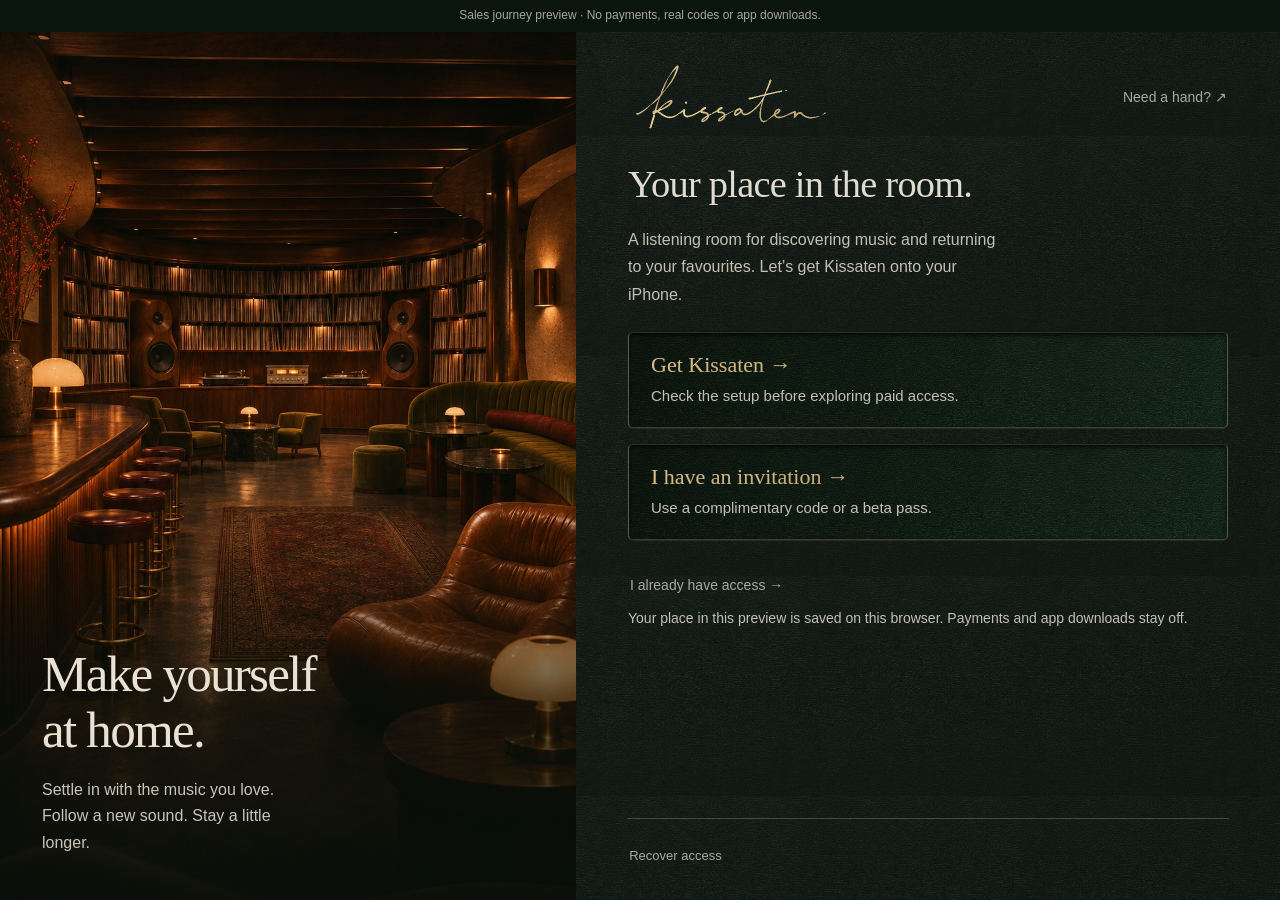
==== access-preview.html @ dac9edc8 "Publish access recovery and phone handoff preview" ====
<!doctype html>
<html lang="en">
<head>
  <meta charset="utf-8">
  <meta name="viewport" content="width=device-width, initial-scale=1">
  <meta name="color-scheme" content="dark"><meta name="referrer" content="no-referrer"><meta http-equiv="Content-Security-Policy" content="default-src 'self'; connect-src 'none'; img-src 'self' data:; script-src 'self'; style-src 'self'; base-uri 'none'; form-action 'none'; object-src 'none'">
  <title>Kissaten — Make yourself at home</title>
  <link rel="stylesheet" href="assets/hardware.css">
  <link rel="stylesheet" href="install.css?v=20261103-beginner">
  <link rel="stylesheet" href="access-preview.css">
</head>
<body class="access-preview">
  <div class="preview" id="availability" role="status">Sales journey preview · No payments, real codes or app downloads.</div>
  <main class="installation">
    <aside class="room" aria-label="Kissaten listening room">
      <img class="room-photo" src="assets/listening-room.jpg" alt="Kissaten’s warmly lit listening room after dark, with curved record shelves, walnut speakers, a bar and an empty leather chair." width="941" height="1672" fetchpriority="high">
      <div class="room-copy"><h2>Make yourself<br>at home.</h2><p>Settle in with the music you love. Follow a new sound. Stay a little longer.</p></div>
    </aside>
    <section class="guide" id="guide">
      <header class="guide-header">
        <a class="signature" href="#welcome" aria-label="Kissaten — return to the beginning"><img src="assets/signature-mask.png" alt="Kissaten"></a>
        <button class="quiet" data-screen="help">Need a hand? ↗</button>
      </header>
      <div class="content" id="access-content"></div>
      <footer class="guide-footer"><button class="quiet" id="access-back" hidden>← Back</button><button class="quiet" data-screen="recovery">Recover access</button></footer>
    </section>
  </main>
  <noscript>This preview needs JavaScript. <a href="index.html">Open the installation guide</a>.</noscript>
  <script src="assets/hardware.js"></script>
  <script src="access-preview.js"></script>
</body>
</html>
---- assets/hardware.css ----
/* Kissaten hardware v1 — approved 29 October 2026. Material authority stays in
   brass-hardware.css / approved-materials.css; never animate the fixed furniture. */
:root,:host{--hardware-travel:1px;--hardware-press:75ms;--hardware-release:150ms;--hardware-focus:#f1d59b}
.hardware-control{transition:box-shadow var(--hardware-release) ease-out,background-color var(--hardware-release) ease-out;-webkit-tap-highlight-color:transparent}
.hardware-control:focus-visible{outline:2px solid var(--hardware-focus);outline-offset:3px}
.hardware-control.hardware-brass{isolation:isolate}
.hardware-control.hardware-brass.hardware-down:active{transform:none!important;filter:none}
.hardware-control>.hardware-surface{position:absolute!important;inset:0;z-index:-1;pointer-events:none;border:inherit;border-radius:inherit;background:inherit;box-shadow:inset 0 1px 1px #ffe2a142,inset 0 -1px 2px #46270d66;transition:transform var(--hardware-release) ease-out,box-shadow var(--hardware-release) ease-out,filter var(--hardware-release) ease-out}
.hardware-control.hardware-brass:before,.hardware-control.hardware-brass:after{z-index:2}
.hardware-control>.hardware-surface{background-blend-mode:inherit}
.hardware-control.hardware-brass.hardware-down{transform:none;box-shadow:0 1px 2px #0009,inset 0 2px 3px #271909a8}
.hardware-control.hardware-brass.hardware-down>.hardware-surface{transform:translateY(var(--hardware-travel));filter:brightness(.88);box-shadow:inset 0 2px 3px #35210dbb,inset 0 -1px #e6c78c44;transition-duration:var(--hardware-press)}
.hardware-control.hardware-down:not(.hardware-brass):not(.record):not(.sleeve):not(.room-choice):not(.listening-shade){box-shadow:inset 0 2px 4px #0009,inset 0 -1px #c5a36b26;background-color:#02080524;transition-duration:var(--hardware-press)}
.hardware-control.hardware-down:is(.record,.sleeve){filter:brightness(.91)}
.hardware-control.hardware-down.room-choice>.brass-plate{box-shadow:inset 0 2px 3px #35210dbb,inset 0 -1px #e6c78c44;filter:brightness(.88)}
.hardware-control:is(:disabled,[aria-disabled="true"]){opacity:1!important;cursor:default;filter:saturate(.72) brightness(.78);text-shadow:0 -1px .5px #0007,0 1px #e9cd9230}
.hardware-control.hardware-brass:is(:disabled,[aria-disabled="true"]){color:#281e10;-webkit-text-fill-color:#281e10;text-shadow:0 -.4px .3px #3d230b8c,0 .7px .3px #ffe0a58c;box-shadow:inset 0 1px 2px #24180a9c,inset 0 -1px #e6c78c38}
.hardware-control.hardware-brass:is(:disabled,[aria-disabled="true"]):active{transform:none!important;box-shadow:inset 0 1px 2px #24180a9c,inset 0 -1px #e6c78c38}
.hardware-control[aria-busy="true"]{cursor:progress}
.hardware-control.hardware-brass[aria-busy="true"]{filter:brightness(.92)}
.hardware-close.hardware-control{display:inline-grid;place-items:center;flex-shrink:0;width:44px;min-width:44px;height:44px;min-height:44px;padding:11px;border:0;background:transparent;color:#d6bb85;text-shadow:none;line-height:1;margin-right:0}
.hardware-close-mark{display:block;width:22px;height:22px;fill:none;stroke:currentColor;stroke-width:1.65;stroke-linecap:round;pointer-events:none;filter:drop-shadow(0 -1px .5px #000) drop-shadow(0 1px .4px #ffe0a82b)}
:is(.listening-sheet,.playlist-picker,.sound-drawer,.account-entry) :is(header,.picker-head)>.hardware-close{margin-left:auto;margin-right:0}
.options-heading>.hardware-close,.drawer-head>.hardware-close{margin-left:auto}
@media(prefers-reduced-motion:reduce){.hardware-control,.hardware-control>.hardware-surface{transition:none!important}.hardware-control.hardware-down>.hardware-surface{transform:none!important}}
@media(prefers-contrast:more){.hardware-control:is(:disabled,[aria-disabled="true"]){filter:saturate(.7) brightness(.9)}.hardware-close{color:#f2d79e}}
@media(forced-colors:active){.hardware-control,.hardware-control>.hardware-surface{background:ButtonFace!important;color:ButtonText!important;-webkit-text-fill-color:ButtonText!important;border-color:ButtonText!important;filter:none!important;text-shadow:none!important;box-shadow:none!important}.hardware-control:is(:disabled,[aria-disabled="true"]){color:GrayText!important;-webkit-text-fill-color:GrayText!important;border-style:dashed}.hardware-control:focus-visible{outline-color:Highlight}.hardware-close-mark{stroke:ButtonText;filter:none}}

/* Header-owned dismissals use the same trailing alignment in every room. */
.dialog-heading>.hardware-close{margin-left:auto}
.account-sheet>.account-dismiss.hardware-close{position:absolute;top:10px;right:10px;margin:0}
.record-options>.options-heading{display:flex;align-items:center;justify-content:space-between;min-height:44px}
---- install.css ----
:root{--field:#0b150f;--green:#10251b;--ink:#d6bc88;--muted:#c4b79e;--brass:#a58c60;--brass-ink:#281e10;--line:#59604c;--paper:#e9e0cd;--paper-ink:#282a22;--focus:#f1d59b;--utility:-apple-system,BlinkMacSystemFont,'Helvetica Neue',sans-serif;--room:Georgia,'Times New Roman',serif;--gap:24px}
*{box-sizing:border-box}body{margin:0;background:var(--field);color:var(--ink);font:16px/1.55 var(--utility)}button,a{-webkit-tap-highlight-color:transparent}button{font:inherit;cursor:pointer}button,a,input{touch-action:manipulation}button:focus-visible,a:focus-visible,input:focus-visible{outline:2px solid var(--focus);outline-offset:5px}a{color:inherit;text-underline-offset:5px}button:disabled{cursor:default}button[hidden],[hidden]{display:none!important}.preview{min-height:32px;padding:6px 28px;display:flex;gap:16px;justify-content:center;font-size:12px;background:var(--field);color:var(--muted)}.installation{display:grid;grid-template-columns:minmax(320px,38%) minmax(0,1fr);min-height:calc(100svh - 32px)}.room{position:relative;overflow:hidden;min-height:760px;background:var(--field)}.room-photo{position:absolute;width:100%;height:100%;object-fit:cover;object-position:center 32%}.room-copy{position:absolute;inset:auto 0 0;padding:100px 48px 45px;background:linear-gradient(transparent,var(--field) 48%)}.room-copy h2{font:400 clamp(36px,4vw,62px)/1.08 var(--room);margin:20px 0;color:var(--paper);letter-spacing:-.025em}.room-copy p:last-child{color:var(--muted);margin-bottom:0}.eyebrow{font-size:12px;letter-spacing:.13em;text-transform:uppercase}.guide{padding:38px clamp(28px,5vw,88px) 20px;background-color:var(--green);background-image:linear-gradient(#10251be8,#10251be8),url('assets/upholstery.webp');background-size:auto,300px;display:flex;flex-direction:column;position:relative;min-width:0}.guide-header{display:flex;justify-content:space-between;gap:24px;align-items:center;min-height:64px}.signature{display:block;position:relative;overflow:hidden;width:180px;height:65px;background:var(--paper);flex:none;box-shadow:0 2px 5px #0005}.signature img{position:absolute;max-width:none;width:326px;left:-1px;top:-34px}.quiet{padding:8px 2px;min-height:44px;border:0;color:var(--ink);background:transparent;font-size:14px}.quiet:hover{text-decoration:underline;text-underline-offset:5px}.quiet span{padding-left:8px}.journey{margin:42px 0 0}.journey ol{margin:0;padding:0;list-style:none;display:grid;grid-template-columns:repeat(4,1fr);gap:10px}.journey li{color:var(--muted);font-size:12px;padding-top:11px;border-top:2px solid var(--line)}.journey li[aria-current="step"]{border-color:var(--ink);color:var(--ink)}.journey li.done{border-color:var(--brass)}.journey li span{display:inline-block;margin-right:7px;font-variant-numeric:tabular-nums}.content{width:100%;max-width:600px;margin:36px auto 38px;flex:1;outline:none}.step-context{display:flex;align-items:center;gap:9px;font-size:13px;color:var(--muted);margin:0 0 16px}.step-context:before{content:'';width:6px;height:6px;border-radius:50%;background:var(--ink)}h1{font:400 clamp(30px,3vw,42px)/1.15 var(--room);letter-spacing:-.02em;margin:0 0 20px;text-wrap:balance;text-shadow:0 -1px .5px #000,0 1px .5px #ead6ae25}p{margin:0 0 20px}.intro{max-width:43ch;color:var(--muted);font-size:16px;line-height:1.7}.actions{margin-top:28px;display:flex;align-items:center;flex-wrap:wrap;gap:12px 24px}.brass{position:relative;border:1px solid #705a35;border-top-color:#d0b379;border-bottom-color:#594326;border-radius:5px;min-height:52px;padding:13px 28px;background-color:var(--brass);background-image:linear-gradient(112deg,#20180e20,#d6bd8538 38%,#20180e22);background-size:auto;color:var(--brass-ink);font:500 16px/1.4 var(--room);text-shadow:0 -.4px .3px #3d230b80,0 .7px .3px #ffe0a580;box-shadow:0 3px 5px #0006,inset 0 1px #e6d09c66}.brass:hover{filter:brightness(1.07)}.brass:active{transform:translateY(1px)}.brass b{font-weight:400;margin-left:24px}.secondary{background:transparent;border:0;min-height:48px;color:var(--ink);padding:10px 0;font-size:14px;text-align:left;text-decoration:underline;text-underline-offset:5px}.small{font-size:13px;color:var(--muted)}.welcome-note{margin-top:32px;padding:0 0 0 16px;border-left:1px solid var(--brass);max-width:43ch;color:var(--muted);font-size:14px}.choices{display:grid;grid-template-columns:1fr 1fr;gap:14px;margin-top:30px}.choice{min-height:96px;text-align:left;border:1px solid var(--line);background:var(--field);color:var(--ink);padding:18px 20px;border-radius:5px}.choice[aria-pressed="true"]{border:2px solid var(--ink);padding:17px 19px}.choice strong{display:block;font:400 22px var(--room);margin-bottom:6px}.choice small{font-size:13px;color:var(--muted)}.choice[aria-pressed="true"] strong:after{content:' ✓';font:16px var(--utility)}.illustration{margin:25px 0 20px;background-color:var(--paper);background-image:none;background-size:1920px 819px;background-position:0 0;padding:24px;border-radius:3px;color:var(--paper-ink);display:grid;grid-template-columns:64px 1fr;gap:20px;align-items:center;min-height:144px;box-shadow:0 2px 3px #0004}.illustration svg{width:60px;height:60px;fill:none;stroke:currentColor;stroke-width:1.5;stroke-linecap:round;stroke-linejoin:round}.illustration p{font:400 21px/1.35 var(--room);margin:0 0 5px}.illustration small{display:block;font:13px/1.6 var(--utility);color:#565647}.instructions{padding:0;margin:24px 0;list-style:none;display:grid;gap:14px}.instructions li{display:grid;grid-template-columns:25px 1fr;align-items:start;color:var(--muted);font-size:15px}.instructions li span{font:italic 20px var(--room);color:var(--ink)}.instructions strong{color:var(--ink);font-weight:500}.external{display:inline-flex;align-items:center;gap:12px;min-height:44px;font-size:14px}.confirmation{font-size:13px;color:var(--muted);margin-top:14px;max-width:48ch}.guide-footer{display:flex;justify-content:space-between;gap:16px;align-items:center;border-top:1px solid var(--line);padding-top:14px;min-height:62px;font-size:12px;color:var(--muted)}.guide-footer .quiet{font-size:13px}.help-panel{background:var(--field);padding:24px;max-width:600px;margin:0 auto 24px;width:100%;border:1px solid var(--line);border-radius:5px}.help-heading{display:flex;justify-content:space-between;align-items:center;gap:15px;margin-bottom:12px}.help-heading h2{font:400 24px var(--room);margin:0}.help-panel p{font-size:14px;color:var(--muted)}.help-panel a{font-size:14px}.help-panel .small{margin:20px 0 0}.review-note{margin-top:24px;font-size:13px;color:var(--muted)}.screen-reader{position:absolute;width:1px;height:1px;clip-path:inset(50%);overflow:hidden}noscript{padding:30px}.complete-mark{font:48px var(--room);margin-bottom:18px;color:var(--ink)}
@media(min-width:1600px){.installation{max-width:1600px;margin:auto}.room{min-height:900px}}
@media(max-width:900px){.installation{grid-template-columns:30% 70%}.guide{padding:28px 28px 16px}.room-copy{padding:70px 24px 36px}.room-copy h2{font-size:36px}.room-copy p{font-size:14px}.guide-header{gap:12px}.signature{width:150px;height:55px}.signature img{width:274px;top:-28px}.journey{margin-top:30px}.journey li span{display:block}.content{margin-top:30px}.illustration{padding:20px;gap:12px;grid-template-columns:52px 1fr}.illustration svg{width:48px;height:48px}}
@media(max-width:600px){.preview{padding:7px 16px;justify-content:space-between;gap:10px;font-size:11px}.preview span{max-width:220px;text-align:right}.installation{display:flex;flex-direction:column;min-height:calc(100svh - 45px)}.room{display:none}.guide{flex:1;min-height:calc(100svh - 45px);padding:22px 24px 14px}.guide-header{min-height:55px}.guide-header>.quiet{font-size:13px}.journey{margin-top:28px}.journey ol{gap:8px}.journey li{font-size:11px}.journey li span{display:none}.content{margin-top:32px;margin-bottom:32px;max-width:460px}.step-context{font-size:12px;margin-bottom:14px}h1{font-size:34px}.intro{font-size:16px}.actions{gap:8px 20px;margin-top:24px}.brass{width:100%;min-height:54px}.actions .secondary{margin:auto}.choices{gap:12px;margin-top:24px}.choice{padding:16px;min-height:90px}.choice[aria-pressed="true"]{padding:15px}.choice strong{font-size:21px}.illustration{margin-top:22px;min-height:130px}.illustration p{font-size:20px}.welcome-note{margin-top:24px}.guide-footer{padding-top:10px}.help-panel{padding:20px}.guide-footer #position{font-size:11px}}
@media(prefers-reduced-motion:reduce){*{scroll-behavior:auto!important;transition:none!important;animation:none!important}.brass:active{transform:none}}
@media(forced-colors:active){.guide,.illustration,.help-panel,.choice,.brass{background:Canvas;color:CanvasText;border:1px solid CanvasText}.journey li{border-color:CanvasText}button,a{forced-color-adjust:auto}}
/* The paper instruction is also the download target: one labelled destination. */
.download-panel{display:block;text-decoration:none;margin:26px 0 24px;color:var(--paper-ink);background:var(--paper);border-radius:3px;overflow:hidden}
.download-panel .illustration{margin:0;box-shadow:none;border-radius:0;min-height:134px}
.download-label{display:flex;justify-content:space-between;padding:14px 24px;background:#d9ccb1;font-size:15px;font-weight:500}
.download-panel:hover .download-label{background:#e4d7bc}
.download-panel:active{transform:translateY(1px)}
.content h1{max-width:20ch}
.illustration small{font-size:14px;line-height:1.65}
.confirmation,.small,.review-note{font-size:14px;line-height:1.65}
.instructions{gap:18px}
.choice{transition:background-color .15s ease,border-color .15s ease}
.choice:hover{background:#1d3426;border-color:var(--ink)}
@media(min-width:901px){.room{position:sticky;top:0;height:100svh;min-height:680px}.guide{padding-top:30px}.journey{margin-top:30px}.content{margin-top:34px}}
@media(max-width:600px){.download-label{padding:14px 20px}.content h1{font-size:32px}.illustration{grid-template-columns:40px 1fr}.illustration svg{width:38px;height:48px}.illustration small{font-size:14px}.choice small{font-size:14px}.guide-header>.quiet{font-size:14px}}
/* Material correction: match the existing Collection/Radio recessed-green family. */
.guide{background-color:#141b15;background-image:linear-gradient(125deg,#14141494,#0d110ea3),url('assets/upholstery.webp');background-size:auto,220px;background-position:center}
.signature{background:transparent;box-shadow:none;isolation:isolate;width:200px;height:72px}
.signature img{width:365px;top:-38px;left:-1px;mix-blend-mode:screen;filter:invert(1) grayscale(1) contrast(3) sepia(1) saturate(.72) brightness(.78)}
.illustration,.download-panel,.download-panel .illustration{background-color:#0b150f;background-image:linear-gradient(130deg,#0207039c,#101b1266),url('assets/upholstery.webp');background-size:auto,220px;color:#c6ac7c;border:1px solid #8e774b;border-top-color:#413622;border-bottom-color:#b098685e;border-radius:5px;box-shadow:inset 0 2px 5px #000b,0 1px #b9a16a22}
.illustration small{color:#b7a787;text-shadow:0 -.45px .3px #02070394,0 .5px .25px #ead6ae1c}
.download-panel .illustration{border:0;box-shadow:none;background:none}
.download-label{background:#02080538;color:#c6ac7c;border-top:1px solid #8e774b55;text-shadow:0 -.5px #020703}
.download-panel:hover .download-label{background:#02080570;color:#e3cd98}
.download-panel:hover{border-bottom-color:#d6bc88}
h1,.illustration p,.choice strong{background-image:url('assets/lettering-grain.svg'),linear-gradient(166deg,#d8c08d,#c3a874 37%,#e3cd98 53%,#c3a874 69%,#b69d70);background-size:100px 100px,100% 100%;background-blend-mode:soft-light,normal;background-clip:text;-webkit-background-clip:text;color:#ceb5800f;-webkit-text-fill-color:#ceb5800f;text-shadow:0 -.55px .35px #020703a3,0 .6px .3px #f1d9a529}
.illustration svg{filter:drop-shadow(0 -.6px .35px #020703) drop-shadow(0 .6px .3px #ead6ae38)}
.choice,.choice[aria-pressed="true"]{background-color:#0b150f;background-image:linear-gradient(130deg,#0207039c,#101b1266),url('assets/upholstery.webp');background-size:auto,220px;box-shadow:inset 0 2px 4px #000b,0 1px #b9a16a22;border-color:#695a3c;border-top-color:#302c20}
.choice:hover{border-color:#b09868;background-color:#0b150f}
.choice[aria-pressed="true"]{border-color:#a58c60;border-top-color:#50442d}
.intro,.instructions li,.confirmation,.small,.review-note{color:#b7a787;text-shadow:0 -.45px .3px #02070394,0 .5px .25px #ead6ae1c}
.quiet,.secondary,.journey li,.step-context{color:#c6ac7c;text-shadow:0 -.5px .3px #020703a3,0 .5px .25px #f1d9a529}
.help-panel{background-color:#0b150f;background-image:linear-gradient(130deg,#0207039c,#101b1266),url('assets/upholstery.webp');background-size:auto,220px;border-color:#695a3c;box-shadow:inset 0 2px 5px #000b,0 1px #b9a16a22}
@media(max-width:900px){.signature{width:175px;height:64px}.signature img{width:318px;top:-33px}}
@media(forced-colors:active){h1,.illustration p,.choice strong{background:none;color:CanvasText;-webkit-text-fill-color:CanvasText;text-shadow:none}.signature{background:Canvas}.signature img{mix-blend-mode:normal;filter:none}.guide,.illustration,.download-panel,.choice,.help-panel{background:Canvas;color:CanvasText;border:1px solid CanvasText}.download-label{color:LinkText;background:Canvas}}
.signature{isolation:auto}
.signature img{filter:invert(1) grayscale(1) contrast(3) sepia(1) saturate(1.4) brightness(.72)}
h1,.illustration p,.choice strong{text-shadow:none;filter:drop-shadow(0 -.55px .35px #020703b3) drop-shadow(0 .6px .3px #f1d9a529)}
.guide{background-image:linear-gradient(125deg,#14141470,#0d110e80),url('assets/upholstery.webp')}
/* Exact selected raster strokes, used as an alpha mask rather than a paper badge. */
.signature img{opacity:0}
.signature:before{content:'';position:absolute;inset:0;background-image:url('assets/lettering-grain.svg'),linear-gradient(166deg,#d8c08d,#c3a874 37%,#e3cd98 53%,#c3a874 69%,#b69d70);background-size:100px 100px,100% 100%;background-blend-mode:soft-light,normal;mask:url('assets/signature-mask.png') center/100% 100% no-repeat;-webkit-mask:url('assets/signature-mask.png') center/100% 100% no-repeat;filter:drop-shadow(0 -.7px .4px #010503) drop-shadow(0 .7px .35px #e3cd9855)}
.guide{background-image:linear-gradient(125deg,#14141494,#0d110ea3),url('assets/upholstery.webp')}
@media(forced-colors:active){.signature img{opacity:1}.signature:before{display:none}}
/* Audit: OS choices are immediate navigation, not toggle selections. */
.choice{position:relative;padding-right:40px}
.choice:after{content:'→';position:absolute;right:18px;top:50%;transform:translateY(-50%);color:var(--ink)}
@supports not ((mask-image:url('assets/signature-mask.png')) or (-webkit-mask-image:url('assets/signature-mask.png'))){.signature img{opacity:1;filter:invert(1) grayscale(1) contrast(3) sepia(1) brightness(.72);mix-blend-mode:screen}.signature:before{display:none}}
@media(prefers-reduced-motion:reduce){.download-panel:active{transform:none}}
@media(forced-colors:active){.intro,.instructions li,.confirmation,.small,.review-note,.quiet,.secondary,.journey li,.step-context,.illustration small{color:CanvasText;text-shadow:none}.illustration svg,h1,.illustration p,.choice strong{filter:none}.download-panel{border:1px solid LinkText}}
.help-panel>a{display:inline-flex;align-items:center;min-height:44px}
.preview-note{font-size:13px;line-height:1.6;color:var(--ink);margin:24px 0 0;padding-left:14px;border-left:2px solid var(--brass)}
/* 3 November: current architectural room reveal replaces the old cabinet. */
.room-photo{object-position:50% 48%}
.room-copy{padding:100px 40px 38px;background:linear-gradient(transparent,#0b150fc9 58%,#0b150fed)}
.room-copy h2{font-size:clamp(34px,3.5vw,54px);margin:16px 0}
.room-copy p:last-child{font-size:15px;line-height:1.65;max-width:27ch}
@media(min-width:901px){.installation{grid-template-columns:minmax(320px,40%) minmax(0,1fr)}}
@media(min-width:601px) and (max-width:900px){.room-copy{padding:80px 22px 30px}.room-copy h2{font-size:32px}.room-copy p:last-child{font-size:14px}.room-photo{object-position:52% center}}
@media(min-width:901px){.room{height:calc(100svh - 32px);min-height:0}}
@media(min-width:901px) and (max-height:760px){.guide{padding-top:22px}.guide-header{min-height:58px}.signature{width:165px;height:60px}.journey{margin-top:20px}.content{margin:24px auto 28px}h1{font-size:34px;margin-bottom:16px}.illustration,.download-panel{margin-top:20px}.illustration{min-height:116px;padding:20px}.actions{margin-top:20px}.room-copy{padding:80px 32px 26px}.room-copy h2{font-size:38px}.welcome-note{margin-top:22px}}
/* Rebalanced welcome: the room invites; metal is reserved for meaningful touches. */
:root{--muted:#c5bfb3;--line:#4a5147;--copy:#c5bfb3;--quiet-ink:#aaa99e}
.guide{padding-inline:clamp(28px,4vw,64px)}
.room-copy{padding:110px 42px 44px;background:linear-gradient(transparent,#080e09b3 48%,#080e09eb)}
.room-copy h2{font-size:clamp(38px,4vw,60px);line-height:1.08;max-width:12ch;color:#e8e1d4;margin:0 0 20px;letter-spacing:-.035em;text-wrap:balance}
.room-copy p:last-child{color:#c8c4b9;font-size:16px;max-width:31ch;line-height:1.65}
h1{background:none;color:#e2dcd0;-webkit-text-fill-color:#e2dcd0;filter:none;text-shadow:0 1px 1px #0005;font-weight:400}
.intro,.instructions li,.confirmation,.small,.review-note,.illustration small,.welcome-note{color:var(--copy);text-shadow:none}
.step-context,.quiet,.secondary,.journey li{color:var(--quiet-ink);text-shadow:none}
.step-context:before{background:#9c895e;width:4px;height:4px}
.journey li{border-color:#414b40}.journey li[aria-current="step"]{color:#d1c8b4;border-color:#a18c62}.journey li.done{border-color:#6b6650}
.illustration,.download-panel,.choice,.help-panel{border-color:#5c5d48;border-top-color:#292f23;border-bottom-color:#80735566}
.download-label{color:#c2b498;border-top-color:#5c5d483d}
.instructions strong{color:#ddd4c0}
.guide-footer{border-top-color:#414b40;color:var(--quiet-ink)}
.preview{color:#a6a69b}
.welcome-note{border-left-color:#6d654d}
@media(min-width:1100px){.installation{grid-template-columns:minmax(320px,45%) minmax(0,1fr)}}
@media(min-width:601px) and (max-width:900px){.room-copy{padding:90px 22px 32px}.room-copy h2{font-size:32px;max-width:9ch}.room-copy p:last-child{font-size:14px;line-height:1.6}}
@media(min-width:901px) and (max-height:760px){.room-copy{padding:85px 32px 30px}.room-copy h2{font-size:42px}.room-copy p:last-child{font-size:15px}}
@media(max-width:600px){.guide{padding-inline:24px}.journey li{color:#b4b1a5}}
@media(forced-colors:active){h1{color:CanvasText;-webkit-text-fill-color:CanvasText;text-shadow:none}.intro,.instructions li,.confirmation,.small,.review-note,.illustration small,.welcome-note,.step-context,.quiet,.secondary,.journey li{color:CanvasText}}
.brass{background-image:linear-gradient(108deg,#30211035,#e7cf9818 17%,#fff0c145 25%,#74562a18 35%,#27190b20 52%,#e6ce9740 73%,#54391930),radial-gradient(ellipse at 18% -45%,#fff6d35e,transparent 72%),url('assets/brass-patina.webp');background-size:100% 100%,100% 100%,80px 72px;background-position:center;background-blend-mode:normal,normal,soft-light;box-shadow:0 2px 4px #0008,inset 0 0 0 1px #f6ce862a,inset 0 1px 1px #ffe2a14b,inset 0 -1px 2px #46270d78;color:#281e10;-webkit-text-fill-color:#281e10}
@media(forced-colors:active){.brass{background:ButtonFace;color:ButtonText;-webkit-text-fill-color:ButtonText;box-shadow:none}}

.guide-utilities{display:flex;justify-content:space-between;align-items:center;gap:16px;padding-top:8px;color:var(--quiet-ink);font-size:12px}.guide-utilities span{max-width:30ch;text-align:right}.brass:disabled{cursor:default;filter:saturate(.35) brightness(.7)}#message{font-size:14px;color:var(--copy);overflow-wrap:anywhere}.preview{font-size:12px;line-height:1.6;text-align:center}.preview[hidden]{display:none!important}@media(max-width:600px){.guide-utilities{flex-wrap:wrap}.guide-utilities span{text-align:left}.preview{display:block;padding:10px 20px}}

.signature img{width:100%;height:100%;left:0;top:0;object-fit:contain}
@media(forced-colors:active){.signature img{opacity:0}.signature:before{display:block;background:CanvasText;filter:none;forced-color-adjust:none}}
@media(min-width:601px) and (max-width:900px){.room-copy h2{font-size:clamp(22px,3.3vw,28px);max-width:none}}
/* Beginner illustrations are diagrams, not interactive replicas of system prompts. */
.setup-visual{margin:24px 0;color:var(--copy)}
.visual-scene{background:#101a15;padding:20px;border-radius:4px;border:1px solid #4a5147}
.setup-visual figcaption{font-size:12px;line-height:1.6;margin-top:9px;color:var(--quiet-ink)}
.finder-strip{display:flex;justify-content:space-between;font-size:13px;color:#d9d3c7;margin-bottom:24px}
.finder-strip>span{color:#b5b5a8}.file-journey{display:flex;align-items:center;justify-content:space-around;gap:14px}.file-journey>div{display:grid;justify-items:center;gap:8px;text-align:center;min-width:0}.file-journey strong{font-size:15px;font-weight:500;overflow-wrap:anywhere}.file-journey small{font-size:12px;line-height:1.5;max-width:17ch}.file-shape{width:46px;height:56px;display:grid;place-items:center;border:1px solid #a6ac9c;border-radius:3px;font-size:11px;color:#d9d3c7}.file-arrow{color:#b5a681;font-size:25px;flex:none}.applications-target{margin-top:24px;padding-top:16px;border-top:1px solid #414b40;font-size:14px;color:#ddd4c0;display:flex;flex-wrap:wrap;gap:8px 20px;justify-content:space-between}.applications-target span{color:var(--copy)}
.mac-menu{display:flex;align-items:center;justify-content:space-between;gap:12px;padding-bottom:15px;border-bottom:1px solid #414b40;font-size:12px}.menu-target{display:flex;gap:10px;align-items:center;white-space:nowrap;color:#ddd4c0}.menu-target img{width:26px;height:26px;object-fit:contain;filter:invert(1)}.example-menu{margin:15px 0 0 auto;max-width:260px;background:#232c25;padding:16px;display:grid;gap:12px;font-size:14px}.example-menu>span:first-child{color:#aaa99e;font-size:12px}.example-menu strong{font-weight:500;display:flex;justify-content:space-between;color:#e2dcd0}.example-device{font-size:12px;color:#c5bfb3}
.device-visual .visual-scene{padding:16px}.device-pair{display:flex;align-items:center;justify-content:space-around;gap:12px}.device-pair>div{display:grid;text-align:center;justify-items:center;color:#aaa99e;font-size:27px;line-height:1.3}.device-pair strong{font:500 13px/1.5 var(--utility);color:#ddd4c0}.device-pair small{font:12px/1.5 var(--utility);max-width:18ch}.device-visual figcaption{font-size:12px}
.phone-transfer{margin:24px 0;padding:20px;background:#101a15;border-left:2px solid #a18c62}.phone-transfer h2{font:400 23px/1.3 var(--room);color:#e2dcd0;margin:0 0 12px}.phone-transfer p{font-size:14px;color:var(--copy)}.phone-transfer .small{font-size:13px}.phone-transfer .secondary{display:block}.phone-transfer p:last-child:empty{display:none}
@media(max-width:600px){.visual-scene{padding:16px}.mac-menu{flex-direction:column;align-items:flex-start}.menu-target{align-self:flex-end}.file-journey{gap:8px}.file-journey strong{font-size:14px}.applications-target{display:grid;gap:6px}.device-pair strong{font-size:12px}.device-pair small{font-size:11px}.phone-transfer{padding:16px}}
@media(forced-colors:active){.visual-scene,.example-menu,.phone-transfer{background:Canvas;color:CanvasText;border-color:CanvasText}.setup-visual *{color:CanvasText!important}.menu-target img{filter:none;background:white}}

.device-pair svg{width:36px;height:36px;fill:none;stroke:currentColor;stroke-width:1.5;stroke-linecap:round;stroke-linejoin:round}
---- access-preview.css ----
.access-options{display:grid;gap:16px;margin:28px 0}.access-options button{text-align:left;width:100%;padding:18px 22px}.access-options strong,.access-options small{display:block}.access-options small{margin-top:6px;color:var(--muted);font-size:15px}.access-summary{background:#0b150f;padding:24px;margin:24px 0;color:var(--paper)}.access-summary p:last-child{margin-bottom:0}.access-note{color:var(--muted);font-size:14px}.access-list{padding-left:22px;color:var(--paper)}.access-list li{margin:12px 0}.access-preview .content{max-width:600px}
/* Keep the original materials; make the access route comfortable on smaller screens. */
.access-preview .choice::after{content:none}
.access-preview .choice strong::after{content:' →';white-space:nowrap}
.access-preview .access-options{margin:24px 0}
.access-preview .content{margin-top:28px}
.access-preview .guide-header{flex-wrap:wrap;gap:8px 20px}
.access-preview .access-summary .brass{display:inline-block;text-decoration:none}
.access-preview .phone-transfer h2{font:400 26px/1.2 var(--room)}
.access-preview form{margin:24px 0}.access-preview label{display:block;margin-bottom:8px;color:var(--paper)}
.access-preview input{display:block;width:100%;min-height:48px;padding:12px;background:#0b150f;color:var(--paper);border:1px solid var(--muted);font:inherit;border-radius:0;margin-bottom:10px}
.access-preview .actions .quiet{white-space:normal}.access-preview .phone-transfer{margin-top:32px}
@media(max-width:900px){.access-preview .installation{display:block}.access-preview .room{display:block;min-height:300px;height:300px}.access-preview .room-copy{padding:70px 28px 22px}.access-preview .room-copy h2{font-size:38px;margin:8px 0}.access-preview .room-copy p{max-width:38ch;margin:0}.access-preview .room-photo{object-position:center 46%}.access-preview .guide{min-height:calc(100svh - 32px)}.access-preview .content{max-width:600px}}
@media(max-width:420px){.access-preview .guide{padding-left:22px;padding-right:22px}.access-preview .guide-header .signature{width:165px}.access-preview .guide-header .quiet{font-size:14px}.access-preview .access-options button{padding:18px}.access-preview .room{height:280px;min-height:280px}}

@media(max-width:900px){.access-preview:not([data-access-screen="welcome"]) .room{display:none}}
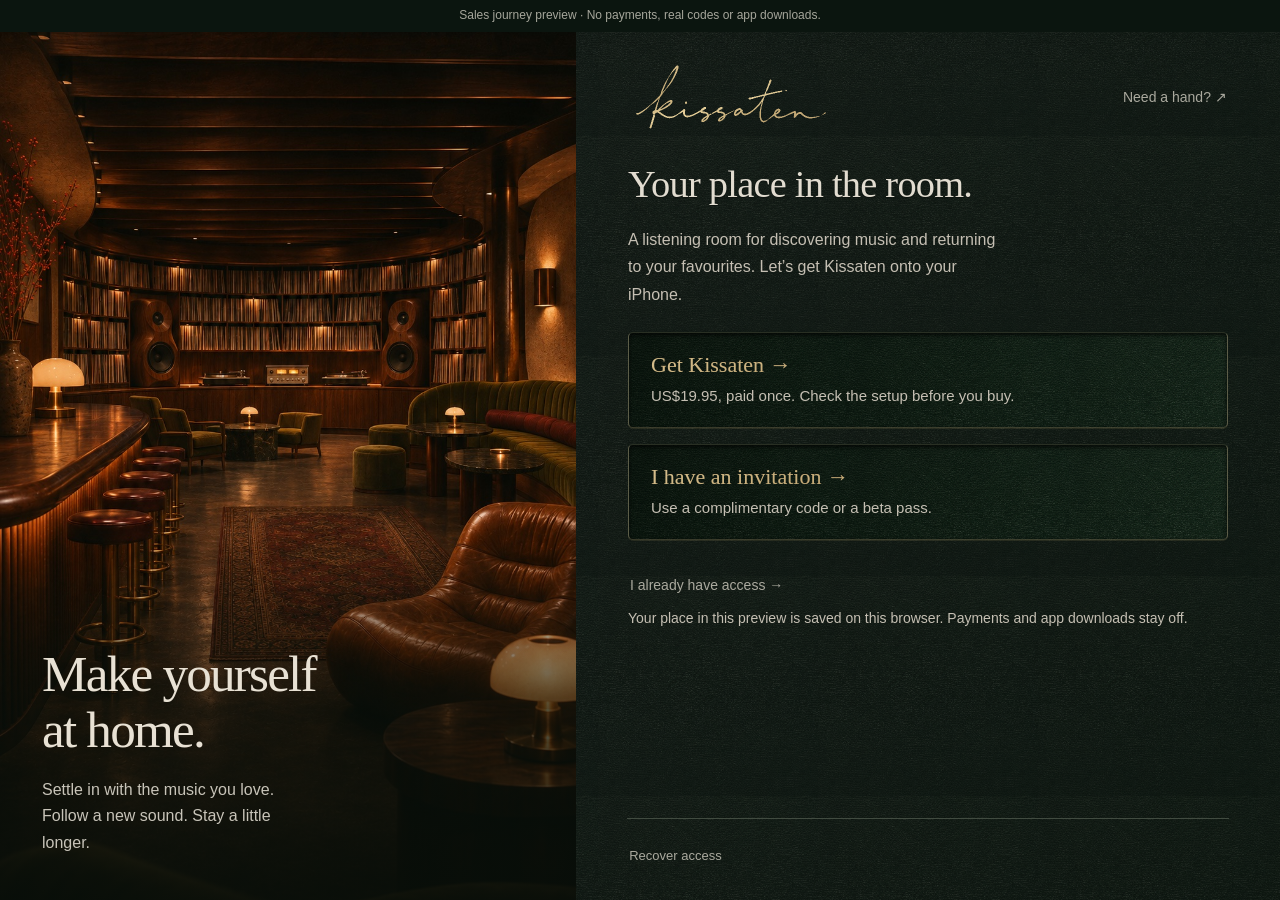
==== commit 6e25ad2b: "Show agreed one-time offer with checkout disabled" ====
--- a/access-preview.html
+++ b/access-preview.html
@@ -27,6 +27,6 @@
   </main>
   <noscript>This preview needs JavaScript. <a href="index.html">Open the installation guide</a>.</noscript>
   <script src="assets/hardware.js"></script>
-  <script src="access-preview.js"></script>
+  <script src="access-preview.js?v=20261105-offer"></script>
 </body>
 </html>
